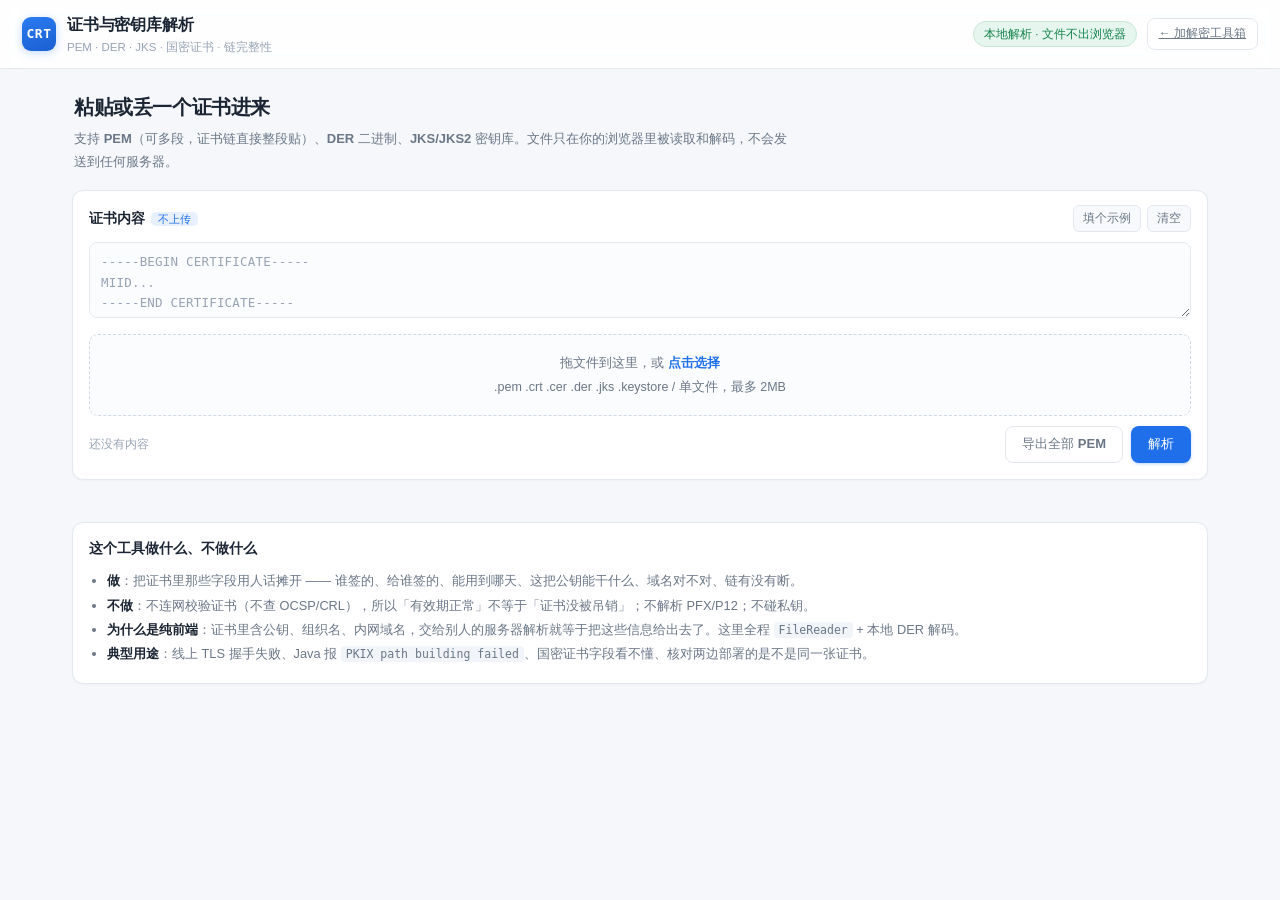
==== web/cert/index.html @ c66cf3a7 "feat: 新增 /cert 证书与密钥库解析页 - 自写 ASN.1/DER 解析器，无第三方依赖：X.509 全字段、扩展、SAN、公钥参数 - JKS/JKS2 二进制解析（证书条目；私钥条目不" ====
<!DOCTYPE html>
<html lang="zh-CN">
<head>
<meta charset="utf-8">
<meta name="viewport" content="width=device-width, initial-scale=1">
<title>证书与密钥库解析 · PEM / DER / JKS 在线查看（本地解析，不上传）</title>
<meta name="description" content="粘贴或上传 X.509 证书（PEM/DER）与 JKS 密钥库，本地解析主体、颁发者、有效期、密钥用法、SAN、证书链完整性。不上传、不联网。">
<link rel="stylesheet" href="../style.css">
<link rel="stylesheet" href="cert.css">
</head>
<body>

<header class="top">
  <div class="brand">
    <div class="logo">CRT</div>
    <div>
      <h1>证书与密钥库解析</h1>
      <p>PEM · DER · JKS · 国密证书 · 链完整性</p>
    </div>
  </div>
  <div class="top-right">
    <span class="safe">本地解析 · 文件不出浏览器</span>
    <a class="btn ghost small" href="../">← 加解密工具箱</a>
  </div>
</header>

<div class="layout" style="display:block">
  <main>

    <!-- 输入 -->
    <section class="panel">
      <div class="panel-head">
        <h2>粘贴或丢一个证书进来</h2>
        <p class="lead">支持 <b>PEM</b>（可多段，证书链直接整段贴）、<b>DER</b> 二进制、<b>JKS/JKS2</b> 密钥库。文件只在你的浏览器里被读取和解码，不会发送到任何服务器。</p>
      </div>

      <div class="card">
        <div class="card-head">
          <h3>证书内容<span class="flow">不上传</span></h3>
          <div class="card-tools">
            <button class="mini" id="btnSample">填个示例</button>
            <button class="mini" id="btnClear">清空</button>
          </div>
        </div>
        <textarea id="input" class="mono" spellcheck="false" placeholder="-----BEGIN CERTIFICATE-----
MIID...
-----END CERTIFICATE-----

或直接把 .pem / .crt / .cer / .der / .jks 文件拖到下面的框里"></textarea>

        <div class="drop" id="drop">
          <span>拖文件到这里，或 <b>点击选择</b></span>
          <span class="hint">.pem .crt .cer .der .jks .keystore / 单文件，最多 2MB</span>
          <input type="file" id="file" accept=".pem,.crt,.cer,.der,.jks,.keystore,.txt,.pfx,.p12" hidden>
        </div>

        <div class="row">
          <span class="hint" id="status">还没有内容</span>
          <div style="display:flex;gap:8px">
            <button class="btn ghost" id="btnDownloadAll">导出全部 PEM</button>
            <button class="btn primary" id="btnGo">解析</button>
          </div>
        </div>
      </div>

      <!-- 结果 -->
      <div id="chainBar" class="chainbar hidden"></div>
      <div id="notes" class="notebox hidden"></div>
      <div id="list"></div>

      <!-- 说明 -->
      <div class="card" style="margin-top:16px">
        <div class="card-head"><h3>这个工具做什么、不做什么</h3></div>
        <ul class="doc">
          <li><b>做</b>：把证书里那些字段用人话摊开 —— 谁签的、给谁签的、能用到哪天、这把公钥能干什么、域名对不对、链有没有断。</li>
          <li><b>不做</b>：不连网校验证书（不查 OCSP/CRL），所以「有效期正常」不等于「证书没被吊销」；不解析 PFX/P12；不碰私钥。</li>
          <li><b>为什么是纯前端</b>：证书里含公钥、组织名、内网域名，交给别人的服务器解析就等于把这些信息给出去了。这里全程 <code>FileReader</code> + 本地 DER 解码。</li>
          <li><b>典型用途</b>：线上 TLS 握手失败、Java 报 <code>PKIX path building failed</code>、国密证书字段看不懂、核对两边部署的是不是同一张证书。</li>
        </ul>
      </div>

    </section>
  </main>
</div>

<div class="toast" id="toast"></div>
<script src="cert.js"></script>
<script src="ui.js"></script>
</body>
</html>
---- web/style.css ----
:root {
  --bg: #f5f7fa;
  --card: #ffffff;
  --line: #e3e8ef;
  --line-soft: #edf1f6;
  --text: #1c2533;
  --muted: #6b7787;
  --dim: #98a3b3;
  --brand: #1f6feb;
  --brand-soft: #e8f0fe;
  --ok: #12804a;
  --ok-soft: #e6f6ee;
  --err: #c4314b;
  --err-soft: #fdecef;
  --mono: ui-monospace, SFMono-Regular, "SF Mono", Menlo, Consolas, monospace;
}

* { box-sizing: border-box; }

html, body {
  margin: 0;
  background: var(--bg);
  color: var(--text);
  font: 14px/1.6 -apple-system, BlinkMacSystemFont, "SF Pro Text", "PingFang SC", "Helvetica Neue", sans-serif;
  -webkit-font-smoothing: antialiased;
}

/* ---------------- 顶栏 ---------------- */
.top {
  position: sticky;
  top: 0;
  z-index: 20;
  display: flex;
  align-items: center;
  justify-content: space-between;
  gap: 16px;
  padding: 12px 22px;
  background: rgba(255, 255, 255, .88);
  backdrop-filter: blur(10px);
  border-bottom: 1px solid var(--line);
}

.brand { display: flex; align-items: center; gap: 11px; }

.logo {
  width: 34px; height: 34px;
  border-radius: 9px;
  background: linear-gradient(160deg, #2b7bf3, #1a5fd0);
  color: #fff;
  font: 700 13px/34px var(--mono);
  text-align: center;
  letter-spacing: .5px;
  box-shadow: 0 2px 8px rgba(31, 111, 235, .25);
}

.brand h1 { margin: 0; font-size: 16px; font-weight: 650; letter-spacing: -.2px; }
.brand p { margin: 0; font-size: 11.5px; color: var(--dim); }

.top-right { display: flex; align-items: center; gap: 10px; }

.safe {
  font-size: 11.5px;
  color: var(--ok);
  background: var(--ok-soft);
  border: 1px solid #c6e8d6;
  border-radius: 20px;
  padding: 3px 10px;
  white-space: nowrap;
}

/* ---------------- 布局 ---------------- */
.layout {
  display: flex;
  max-width: 1180px;
  margin: 0 auto;
  gap: 22px;
  padding: 20px 22px 80px;
  align-items: flex-start;
}

.side {
  width: 172px;
  flex: 0 0 172px;
  position: sticky;
  top: 74px;
  display: flex;
  flex-direction: column;
  gap: 2px;
}

.nav-item {
  display: block;
  padding: 8px 12px;
  border-radius: 8px;
  font-size: 13px;
  color: var(--muted);
  text-decoration: none;
  cursor: pointer;
  transition: .15s;
  border: 1px solid transparent;
}
.nav-item:hover { background: #fff; color: var(--text); border-color: var(--line); }
.nav-item.active {
  background: #fff;
  color: var(--brand);
  font-weight: 600;
  border-color: var(--line);
  box-shadow: 0 1px 2px rgba(16, 24, 40, .04);
}

main { flex: 1; min-width: 0; }

/* ---------------- 面板 ---------------- */
.panel { display: flex; flex-direction: column; gap: 13px; }
.panel.hidden { display: none; }

.panel-head { padding: 2px 2px 4px; }
.panel-head h2 { margin: 0 0 5px; font-size: 20px; letter-spacing: -.4px; font-weight: 660; }
.lead { margin: 0; color: var(--muted); font-size: 13px; max-width: 720px; line-height: 1.75; }

/* ---------------- 卡片 ---------------- */
.card {
  background: var(--card);
  border: 1px solid var(--line);
  border-radius: 11px;
  padding: 14px 16px 16px;
  box-shadow: 0 1px 2px rgba(16, 24, 40, .03);
}

.card-head {
  display: flex;
  align-items: center;
  justify-content: space-between;
  gap: 10px;
  margin-bottom: 10px;
}
.card-head h3 { margin: 0; font-size: 14px; font-weight: 620; }
.flow {
  font-size: 11px;
  font-weight: 500;
  color: var(--brand);
  background: var(--brand-soft);
  border-radius: 5px;
  padding: 1px 7px;
  margin-left: 6px;
}
.card-tools { display: flex; gap: 6px; }

.mini {
  font: inherit;
  font-size: 11.5px;
  color: var(--muted);
  background: #f7f9fc;
  border: 1px solid var(--line);
  border-radius: 6px;
  padding: 3px 9px;
  cursor: pointer;
  transition: .15s;
  white-space: nowrap;
}
.mini:hover { color: var(--brand); border-color: #b9cff5; background: #f3f7ff; }

/* ---------------- 输入 ---------------- */
textarea, .line, input[type=text] {
  width: 100%;
  font: inherit;
  font-size: 13px;
  color: var(--text);
  background: #fbfcfe;
  border: 1px solid var(--line);
  border-radius: 8px;
  padding: 9px 11px;
  outline: none;
  transition: .15s;
  resize: vertical;
}
textarea { min-height: 76px; line-height: 1.65; }
textarea::placeholder, input::placeholder { color: var(--dim); }
textarea:focus, input:focus {
  border-color: #9dc0f8;
  box-shadow: 0 0 0 3px rgba(31, 111, 235, .12);
  background: #fff;
}

textarea.mono, .out.mono {
  font-family: var(--mono);
  font-size: 12.5px;
  letter-spacing: .2px;
}

.out {
  margin-top: 10px;
  background: #f8fafc;
  border-style: dashed;
  color: #24405f;
}

.kv { margin-top: 10px; }
.kv label {
  display: block;
  font-size: 11.5px;
  color: var(--muted);
  margin-bottom: 5px;
}
.kv textarea { min-height: 0; height: auto; }

.row {
  display: flex;
  align-items: center;
  justify-content: space-between;
  gap: 12px;
  margin-top: 10px;
  flex-wrap: wrap;
}

.hint { font-size: 11.5px; color: var(--dim); line-height: 1.6; }
.dim { color: var(--dim); font-weight: 400; }

/* ---------------- 按钮 ---------------- */
.btn {
  font: inherit;
  font-size: 13px;
  font-weight: 560;
  border-radius: 8px;
  padding: 7px 16px;
  cursor: pointer;
  border: 1px solid transparent;
  transition: .16s;
  white-space: nowrap;
}
.btn.primary {
  background: var(--brand);
  color: #fff;
  box-shadow: 0 1px 3px rgba(31, 111, 235, .3);
}
.btn.primary:hover { background: #1a63d2; }
.btn.primary:disabled { opacity: .6; cursor: not-allowed; }
.btn.ghost {
  background: #fff;
  color: var(--muted);
  border-color: var(--line);
}
.btn.ghost:hover { color: var(--text); border-color: #ccd6e2; }
.btn.small { font-size: 12px; padding: 5px 11px; }

/* ---------------- 选项 ---------------- */
.opts {
  display: flex;
  flex-wrap: wrap;
  gap: 22px;
  margin-top: 12px;
  padding-top: 12px;
  border-top: 1px dashed var(--line);
}
.opt-group { display: flex; align-items: center; gap: 12px; flex-wrap: wrap; }
.opt-label { font-size: 11.5px; color: var(--dim); letter-spacing: .3px; }

.radio, .check {
  display: inline-flex;
  align-items: center;
  gap: 5px;
  font-size: 12.5px;
  color: var(--text);
  cursor: pointer;
}
.radio input, .check input { accent-color: var(--brand); margin: 0; }

/* ---------------- 结果 ---------------- */
.result {
  margin-top: 11px;
  padding: 10px 13px;
  border-radius: 8px;
  background: #f8fafc;
  border: 1px dashed var(--line);
  font-size: 13px;
  color: var(--muted);
}
.result.ok {
  background: var(--ok-soft);
  border: 1px solid #c6e8d6;
  color: var(--ok);
  font-weight: 600;
}
.result.bad {
  background: var(--err-soft);
  border: 1px solid #f5cbd3;
  color: var(--err);
  font-weight: 600;
}

/* ---------------- 文档 ---------------- */
.doc {
  margin: 8px 0 0;
  padding-left: 18px;
  color: var(--muted);
  font-size: 12.8px;
  line-height: 1.9;
}
.doc b { color: var(--text); font-weight: 600; }
.doc code {
  font-family: var(--mono);
  font-size: 11.5px;
  background: #f1f4f9;
  border-radius: 4px;
  padding: 1px 5px;
}

/* ---------------- toast ---------------- */
.toast {
  position: fixed;
  left: 50%;
  bottom: 28px;
  transform: translateX(-50%) translateY(8px);
  background: #1c2533;
  color: #fff;
  font-size: 12.5px;
  padding: 8px 18px;
  border-radius: 8px;
  opacity: 0;
  pointer-events: none;
  transition: .22s;
  z-index: 70;
  box-shadow: 0 8px 24px rgba(16, 24, 40, .25);
}
.toast.show { opacity: 1; transform: translateX(-50%) translateY(0); }
.toast.bad { background: #a3243c; }

.hidden { display: none; }

/* ---------------- 响应式 ---------------- */
@media (max-width: 860px) {
  .layout { flex-direction: column; padding: 14px 14px 70px; gap: 14px; }
  .side {
    position: static;
    width: 100%;
    flex: none;
    flex-direction: row;
    overflow-x: auto;
    gap: 6px;
    padding-bottom: 4px;
  }
  .nav-item { white-space: nowrap; border: 1px solid var(--line); background: #fff; }
  .safe { display: none; }
  .top { padding: 10px 14px; }
  .panel-head h2 { font-size: 18px; }
}

/* ---------------- 导航分组 ---------------- */
.nav-group {
  padding: 12px 12px 3px;
  font-size: 10.5px;
  letter-spacing: .08em;
  color: var(--dim);
}
.nav-group:first-child { padding-top: 2px; }

/* ---------------- 下拉选择 ---------------- */
.sel {
  appearance: none;
  -webkit-appearance: none;
  padding: 7px 26px 7px 10px;
  border: 1px solid var(--line);
  border-radius: 7px;
  background: #fff url("data:image/svg+xml,%3Csvg xmlns='http://www.w3.org/2000/svg' width='10' height='6'%3E%3Cpath d='M0 0l5 5 5-5' stroke='%2398a3b3' stroke-width='1.4' fill='none'/%3E%3C/svg%3E") no-repeat right 9px center;
  background-size: 10px 6px;
  font: inherit;
  font-size: 12.5px;
  color: var(--text);
  cursor: pointer;
  transition: border-color .15s;
}
.sel:hover { border-color: #cfd8e3; }
.sel:focus { outline: none; border-color: var(--brand); box-shadow: 0 0 0 3px var(--brand-soft); }

/* ---------------- 行内小标签 ---------------- */
.tagline {
  display: inline-block;
  padding: 1px 7px;
  border-radius: 5px;
  font-size: 11px;
  color: var(--brand);
  background: var(--brand-soft);
  border: 1px solid rgba(31, 111, 235, .18);
}

@media (max-width: 860px) {
  .nav-group { display: none; }
}
---- web/cert/cert.css ----
/* 证书解析页补充样式（基础样式继承 ../style.css） */

.cert-wrap { max-width: 900px; }

/* ---------- 拖拽区 ---------- */
.drop {
  display: flex;
  flex-direction: column;
  align-items: center;
  justify-content: center;
  gap: 4px;
  margin-top: 10px;
  padding: 18px 12px;
  border: 1px dashed #cfd8e3;
  border-radius: 9px;
  background: #fbfcfe;
  cursor: pointer;
  transition: .15s;
  text-align: center;
}
.drop:hover { border-color: #9dc0f8; background: #f5f9ff; }
.drop.over { border-color: var(--brand); background: var(--brand-soft); }
.drop span { font-size: 12.5px; color: var(--muted); }
.drop b { color: var(--brand); font-weight: 600; }

/* ---------- 链状态条 ---------- */
.chainbar {
  margin-top: 14px;
  padding: 12px 14px;
  border-radius: 10px;
  border: 1px solid var(--line);
  background: #fff;
}
.chainbar.ok { background: var(--ok-soft); border-color: #c6e8d6; }
.chainbar.warn { background: #fff8e6; border-color: #f0dca8; }
.chainbar.bad { background: var(--err-soft); border-color: #f5cbd3; }

.cb-title {
  display: flex;
  align-items: center;
  gap: 8px;
  font-size: 14px;
  font-weight: 640;
}
.chainbar.ok .cb-title { color: var(--ok); }
.chainbar.bad .cb-title { color: var(--err); }
.chainbar.warn .cb-title { color: #8a6100; }

.cb-count {
  font: 500 11px var(--mono);
  color: var(--dim);
  background: #fff;
  border: 1px solid var(--line);
  border-radius: 5px;
  padding: 1px 7px;
}
.cb-body { margin: 7px 0 0; font-size: 12.8px; color: var(--muted); line-height: 1.7; }
.cb-body p { margin: 0 0 4px; }

.cb-path {
  display: flex;
  flex-wrap: wrap;
  align-items: center;
  gap: 6px;
  margin-top: 9px;
  padding-top: 9px;
  border-top: 1px dashed rgba(0, 0, 0, .08);
}
.cb-step {
  font-size: 11.5px;
  background: #fff;
  border: 1px solid var(--line);
  border-radius: 5px;
  padding: 2px 8px;
  color: var(--text);
}
.cb-arrow { color: var(--dim); font-size: 11px; }

/* ---------- 附加提示 ---------- */
.notebox {
  margin-top: 10px;
  padding: 10px 14px;
  border-radius: 9px;
  background: #f7f9fc;
  border: 1px solid var(--line-soft);
}
.note-line {
  font-size: 12.5px;
  color: var(--muted);
  line-height: 1.75;
  padding-left: 12px;
  position: relative;
}
.note-line::before {
  content: "";
  position: absolute;
  left: 2px; top: 9px;
  width: 4px; height: 4px;
  border-radius: 50%;
  background: var(--dim);
}

/* ---------- 证书卡片 ---------- */
.certcard {
  margin-top: 12px;
  background: var(--card);
  border: 1px solid var(--line);
  border-radius: 11px;
  padding: 13px 15px 14px;
  box-shadow: 0 1px 2px rgba(16, 24, 40, .03);
}

.cc-head {
  display: flex;
  align-items: center;
  gap: 8px;
  flex-wrap: wrap;
  padding-bottom: 10px;
  border-bottom: 1px dashed var(--line);
}
.cc-idx { font: 600 11px var(--mono); color: var(--dim); }
.cc-title {
  font-size: 14px;
  font-weight: 640;
  color: var(--text);
  word-break: break-all;
  flex: 1;
  min-width: 0;
}

.role {
  font-size: 11px;
  border-radius: 5px;
  padding: 1px 7px;
  white-space: nowrap;
  border: 1px solid transparent;
}
.role.leaf { color: var(--brand); background: var(--brand-soft); border-color: rgba(31, 111, 235, .18); }
.role.ca { color: #8a6100; background: #fff6e0; border-color: #f0dca8; }
.role.root { color: var(--ok); background: var(--ok-soft); border-color: #c6e8d6; }

.valid { font-size: 11px; white-space: nowrap; }
.valid.ok { color: var(--ok); }
.valid.soon { color: #8a6100; font-weight: 600; }
.valid.expired, .valid.notyet { color: var(--err); font-weight: 600; }

.cc-grid {
  display: grid;
  grid-template-columns: repeat(2, minmax(0, 1fr));
  gap: 9px 18px;
  margin-top: 11px;
}
.cc-field { min-width: 0; }
.cc-field.full { grid-column: 1 / -1; }
.cc-field label {
  display: block;
  font-size: 10.5px;
  letter-spacing: .04em;
  color: var(--dim);
  margin-bottom: 3px;
}
.cc-field span {
  display: block;
  font-size: 12.5px;
  color: var(--text);
  word-break: break-all;
  line-height: 1.65;
}
.cc-field .mono, .serial, .fp { font-family: var(--mono); font-size: 11.8px; }
.serial { color: var(--muted); }
.fp { color: var(--brand); }

.san-list { display: flex; flex-wrap: wrap; gap: 5px; }
.san {
  font: 500 11.5px var(--mono);
  background: #f4f7fb;
  border: 1px solid var(--line);
  border-radius: 5px;
  padding: 1px 7px;
  color: var(--muted);
}
.san.dns { color: var(--brand); background: var(--brand-soft); border-color: rgba(31, 111, 235, .18); }
.san.ip { color: #6b4fbb; background: #f1ecfd; border-color: #ddd2f7; }

.cc-acts { display: flex; gap: 6px; margin-top: 12px; }

.cc-ext { margin-top: 10px; }
.ext-table { width: 100%; border-collapse: collapse; font-size: 12px; }
.ext-table td { padding: 6px 8px; border-bottom: 1px solid var(--line-soft); vertical-align: top; }
.ext-table tr:last-child td { border-bottom: 0; }
.ext-name { width: 150px; color: var(--muted); white-space: nowrap; }
.ext-name .crit {
  display: inline-block;
  margin-left: 5px;
  font-size: 10px;
  color: var(--err);
  background: var(--err-soft);
  border: 1px solid #f5cbd3;
  border-radius: 4px;
  padding: 0 4px;
}
.ext-val { color: #24405f; word-break: break-all; line-height: 1.7; font-size: 11.5px; }

@media (max-width: 720px) {
  .cc-grid { grid-template-columns: 1fr; }
  .cc-head { gap: 6px; }
  .cc-title { font-size: 13px; }
  .ext-name { width: 90px; white-space: normal; }
}
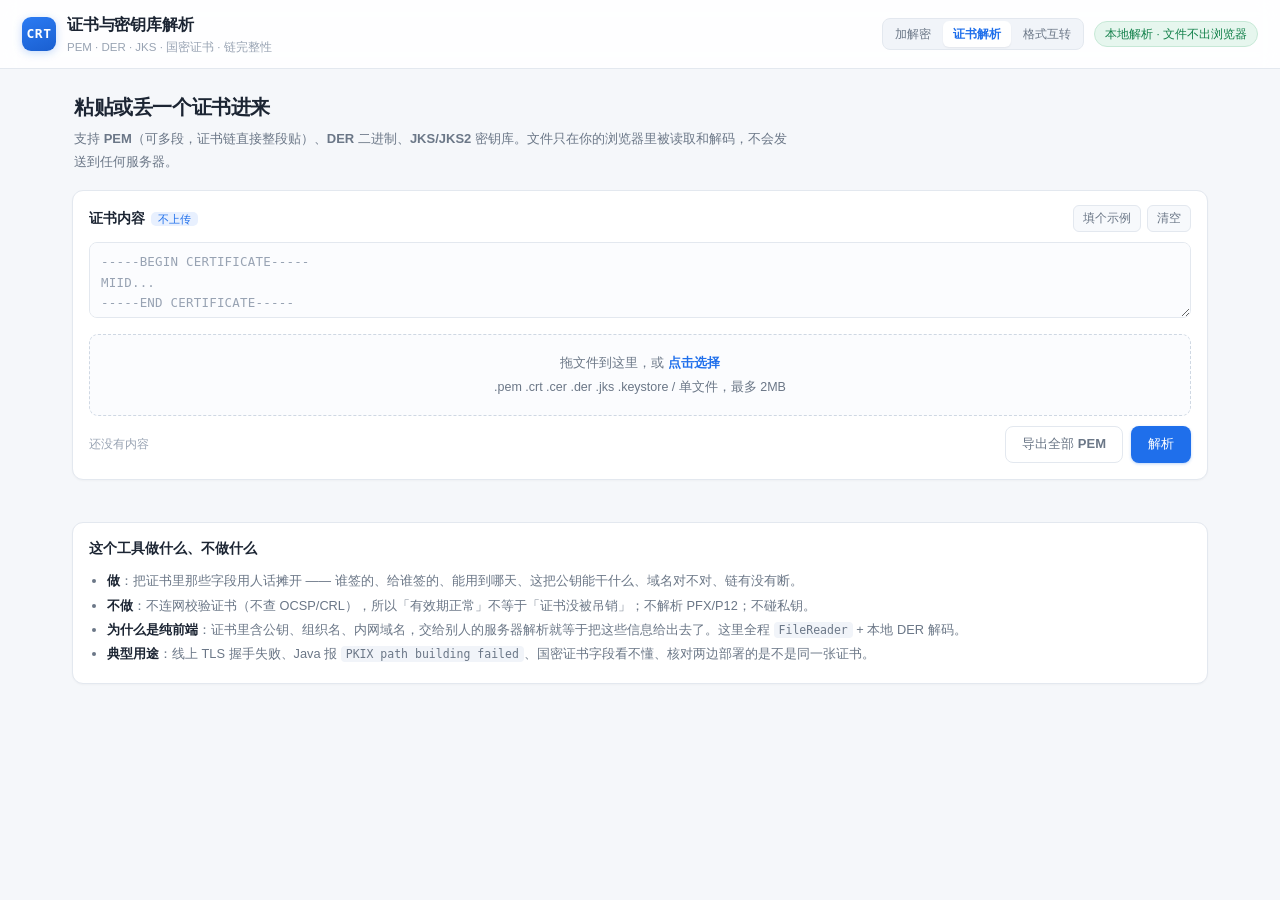
==== commit 06ce2be7: "新增 /convert/ 证书格式互转（PEM/JKS/PKCS#12）+ 全站工具导航" ====
--- a/web/cert/index.html
+++ b/web/cert/index.html
@@ -19,8 +19,12 @@
     </div>
   </div>
   <div class="top-right">
+    <nav class="toolnav">
+      <a class="tn" href="../">加解密</a>
+      <a class="tn active" href="../cert/">证书解析</a>
+      <a class="tn" href="../convert/">格式互转</a>
+    </nav>
     <span class="safe">本地解析 · 文件不出浏览器</span>
-    <a class="btn ghost small" href="../">← 加解密工具箱</a>
   </div>
 </header>
 
--- a/web/style.css
+++ b/web/style.css
@@ -386,3 +386,52 @@
 @media (max-width: 860px) {
   .nav-group { display: none; }
 }
+
+/* ---------------- 顶栏工具导航 ---------------- */
+.toolnav {
+  display: flex;
+  gap: 2px;
+  padding: 2px;
+  background: #f1f4f9;
+  border: 1px solid var(--line);
+  border-radius: 8px;
+}
+.tn {
+  font-size: 12px;
+  line-height: 1.5;
+  padding: 4px 10px;
+  border-radius: 6px;
+  color: var(--muted);
+  text-decoration: none;
+  white-space: nowrap;
+  transition: .15s;
+}
+.tn:hover { color: var(--text); background: rgba(255, 255, 255, .7); }
+.tn.active {
+  background: #fff;
+  color: var(--brand);
+  font-weight: 600;
+  box-shadow: 0 1px 2px rgba(16, 24, 40, .06);
+}
+
+/* ---------------- 侧栏外链 ---------------- */
+.nav-out {
+  display: flex;
+  align-items: center;
+  justify-content: space-between;
+  padding: 8px 12px;
+  border-radius: 8px;
+  font-size: 13px;
+  color: var(--muted);
+  text-decoration: none;
+  border: 1px solid transparent;
+  transition: .15s;
+}
+.nav-out span { color: var(--dim); font-size: 11px; }
+.nav-out:hover { background: #fff; color: var(--brand); border-color: var(--line); }
+
+@media (max-width: 860px) {
+  .top-right { flex-wrap: wrap; justify-content: flex-end; }
+  .tn { padding: 4px 8px; font-size: 11.5px; }
+  .nav-out { display: none; }
+}
